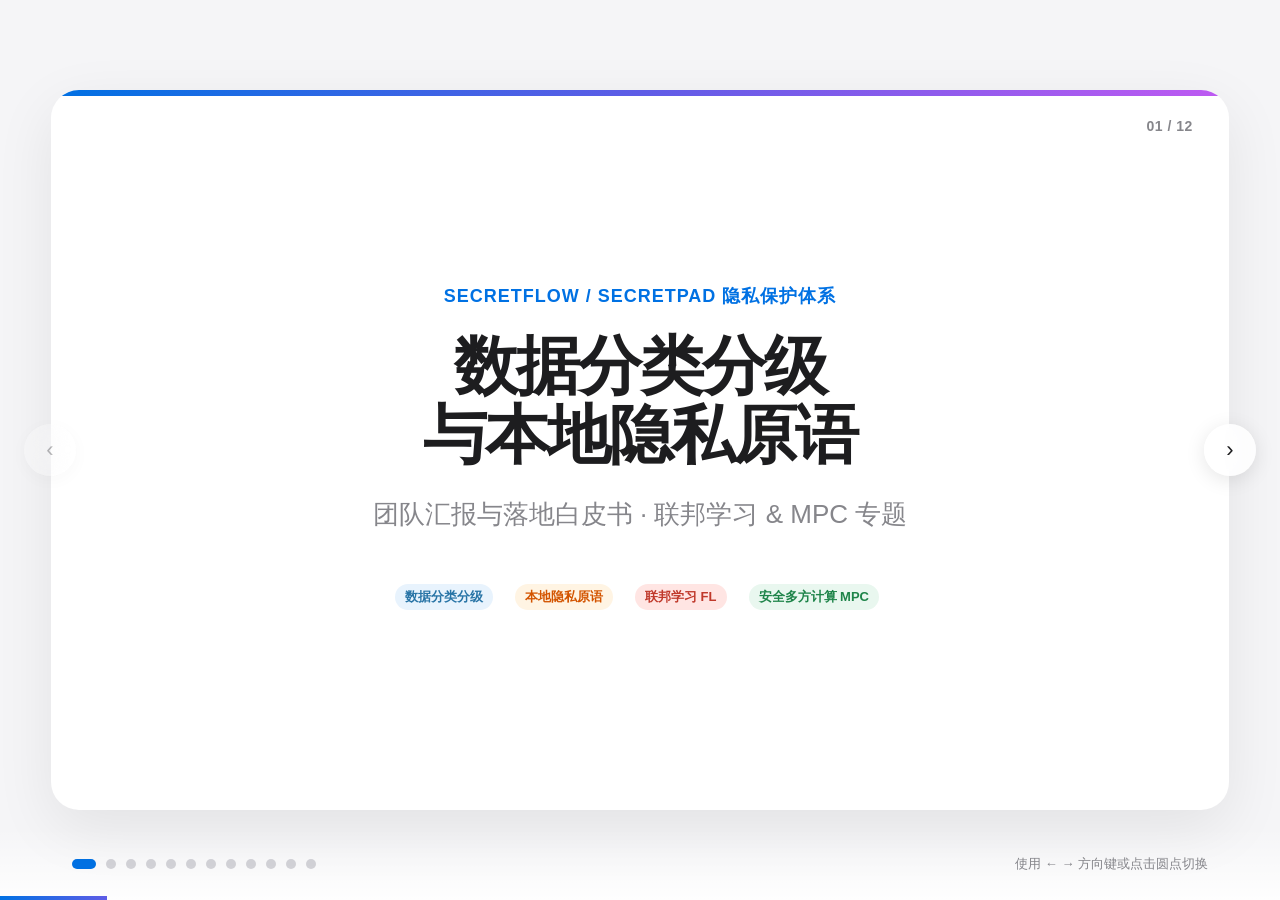
==== docs/数据分类分级与本地隐私原语-汇报PPT.html @ 7a26d157 "docs: add FL & MPC section to privacy whitepaper and add HTML PPT" ====
<!DOCTYPE html>
<html lang="zh-CN">
<head>
  <meta charset="UTF-8" />
  <meta name="viewport" content="width=device-width, initial-scale=1.0" />
  <title>数据分类分级与本地隐私原语 — 团队汇报</title>
  <style>
    :root {
      --bg: #f5f5f7;
      --card: #ffffff;
      --text: #1d1d1f;
      --text-secondary: #86868b;
      --accent: #0071e3;
      --accent-soft: #e8f3fd;
      --purple: #5e5ce6;
      --pink: #bf5af2;
      --success: #34c759;
      --warning: #ff9500;
      --danger: #ff3b30;
      --shadow: 0 18px 60px rgba(0, 0, 0, 0.08);
      --radius: 28px;
    }

    * {
      box-sizing: border-box;
      margin: 0;
      padding: 0;
    }

    html, body {
      height: 100%;
      font-family: -apple-system, BlinkMacSystemFont, "SF Pro Display", "Segoe UI", Roboto, "Helvetica Neue", Arial, sans-serif;
      background: var(--bg);
      color: var(--text);
      overflow: hidden;
    }

    .deck {
      width: 100vw;
      height: 100vh;
      display: flex;
      align-items: center;
      justify-content: center;
      position: relative;
    }

    .slide {
      position: absolute;
      width: min(1200px, 92vw);
      height: min(720px, 80vh);
      background: var(--card);
      border-radius: var(--radius);
      box-shadow: var(--shadow);
      padding: 64px 72px;
      opacity: 0;
      transform: translateX(80px) scale(0.96);
      pointer-events: none;
      transition: all 0.55s cubic-bezier(0.22, 1, 0.36, 1);
      overflow: hidden;
      display: flex;
      flex-direction: column;
    }

    .slide.active {
      opacity: 1;
      transform: translateX(0) scale(1);
      pointer-events: auto;
      z-index: 10;
    }

    .slide.prev {
      transform: translateX(-80px) scale(0.96);
      opacity: 0;
    }

    .slide::before {
      content: "";
      position: absolute;
      top: 0;
      left: 0;
      right: 0;
      height: 6px;
      background: linear-gradient(90deg, var(--accent), var(--purple), var(--pink));
    }

    .slide-number {
      position: absolute;
      top: 28px;
      right: 36px;
      font-size: 14px;
      font-weight: 600;
      color: var(--text-secondary);
      letter-spacing: 0.5px;
    }

    h1 {
      font-size: 64px;
      font-weight: 800;
      letter-spacing: -2px;
      line-height: 1.08;
      margin-bottom: 24px;
    }

    h2 {
      font-size: 42px;
      font-weight: 700;
      letter-spacing: -1px;
      margin-bottom: 36px;
      line-height: 1.15;
    }

    h3 {
      font-size: 22px;
      font-weight: 600;
      margin-bottom: 12px;
    }

    p, li {
      font-size: 20px;
      line-height: 1.6;
      color: var(--text);
    }

    p.subtitle {
      font-size: 26px;
      color: var(--text-secondary);
      font-weight: 400;
    }

    .grid-2 {
      display: grid;
      grid-template-columns: repeat(2, 1fr);
      gap: 32px;
      flex: 1;
    }

    .grid-3 {
      display: grid;
      grid-template-columns: repeat(3, 1fr);
      gap: 24px;
      flex: 1;
    }

    .grid-4 {
      display: grid;
      grid-template-columns: repeat(4, 1fr);
      gap: 20px;
      flex: 1;
    }

    .card {
      background: #fafafc;
      border-radius: 20px;
      padding: 28px;
      display: flex;
      flex-direction: column;
      justify-content: center;
    }

    .card.accent {
      background: var(--accent-soft);
    }

    .card-icon {
      width: 48px;
      height: 48px;
      border-radius: 14px;
      display: flex;
      align-items: center;
      justify-content: center;
      font-size: 24px;
      margin-bottom: 16px;
      background: linear-gradient(135deg, var(--accent), var(--purple));
      color: white;
    }

    .card h3 {
      font-size: 20px;
      margin-bottom: 8px;
    }

    .card p, .card li {
      font-size: 16px;
      color: var(--text-secondary);
      line-height: 1.55;
    }

    ul.clean {
      list-style: none;
    }

    ul.clean li {
      position: relative;
      padding-left: 28px;
      margin-bottom: 12px;
    }

    ul.clean li::before {
      content: "•";
      position: absolute;
      left: 0;
      color: var(--accent);
      font-weight: 700;
      font-size: 24px;
      line-height: 1;
    }

    table {
      width: 100%;
      border-collapse: collapse;
      font-size: 15px;
      margin-top: 8px;
    }

    th, td {
      padding: 14px 16px;
      text-align: left;
      border-bottom: 1px solid #e8e8ed;
    }

    th {
      font-weight: 600;
      color: var(--text-secondary);
      font-size: 14px;
      text-transform: uppercase;
      letter-spacing: 0.5px;
    }

    td {
      color: var(--text);
    }

    tr:last-child td {
      border-bottom: none;
    }

    .tag {
      display: inline-block;
      padding: 4px 10px;
      border-radius: 100px;
      font-size: 13px;
      font-weight: 600;
      margin-right: 6px;
      margin-bottom: 6px;
    }

    .tag.l5 { background: #ffe5e3; color: #c0392b; }
    .tag.l4 { background: #fff4e3; color: #d35400; }
    .tag.l3 { background: #e8f3fd; color: #2874a6; }
    .tag.l2 { background: #e9f7ef; color: #1e8449; }
    .tag.l1 { background: #f2f2f7; color: #555; }

    .arrow-flow {
      display: flex;
      align-items: center;
      gap: 12px;
      flex-wrap: wrap;
      margin: 24px 0;
    }

    .flow-box {
      background: linear-gradient(135deg, var(--accent), var(--purple));
      color: white;
      padding: 14px 20px;
      border-radius: 14px;
      font-weight: 600;
      font-size: 15px;
      white-space: nowrap;
    }

    .flow-arrow {
      font-size: 24px;
      color: var(--text-secondary);
    }

    .big-number {
      font-size: 72px;
      font-weight: 800;
      background: linear-gradient(120deg, var(--accent), var(--purple));
      -webkit-background-clip: text;
      background-clip: text;
      -webkit-text-fill-color: transparent;
      line-height: 1;
      margin-bottom: 8px;
    }

    .footer-bar {
      position: absolute;
      bottom: 0;
      left: 0;
      right: 0;
      height: 72px;
      display: flex;
      align-items: center;
      justify-content: space-between;
      padding: 0 72px;
      background: linear-gradient(180deg, transparent, rgba(255,255,255,0.9));
    }

    .progress {
      position: absolute;
      bottom: 0;
      left: 0;
      height: 4px;
      background: linear-gradient(90deg, var(--accent), var(--purple));
      transition: width 0.4s ease;
    }

    .nav-btn {
      position: absolute;
      top: 50%;
      transform: translateY(-50%);
      width: 52px;
      height: 52px;
      border-radius: 50%;
      border: none;
      background: rgba(255, 255, 255, 0.85);
      backdrop-filter: blur(12px);
      box-shadow: 0 4px 20px rgba(0,0,0,0.1);
      cursor: pointer;
      font-size: 22px;
      color: var(--text);
      display: flex;
      align-items: center;
      justify-content: center;
      transition: all 0.2s;
      z-index: 20;
    }

    .nav-btn:hover {
      background: white;
      transform: translateY(-50%) scale(1.08);
    }

    .nav-btn.prev-btn { left: 24px; }
    .nav-btn.next-btn { right: 24px; }

    .dots {
      display: flex;
      gap: 10px;
    }

    .dot {
      width: 10px;
      height: 10px;
      border-radius: 50%;
      background: #d2d2d7;
      cursor: pointer;
      transition: all 0.2s;
    }

    .dot.active {
      background: var(--accent);
      width: 24px;
      border-radius: 5px;
    }

    .center {
      display: flex;
      flex-direction: column;
      align-items: center;
      justify-content: center;
      text-align: center;
      flex: 1;
    }

    .gradient-text {
      background: linear-gradient(120deg, var(--accent), var(--purple), var(--pink));
      -webkit-background-clip: text;
      background-clip: text;
      -webkit-text-fill-color: transparent;
    }

    code {
      font-family: "SF Mono", Consolas, Monaco, monospace;
      background: #f2f2f7;
      padding: 2px 8px;
      border-radius: 6px;
      font-size: 0.85em;
    }

    .small-text {
      font-size: 15px;
      color: var(--text-secondary);
    }

    @media (max-width: 900px) {
      .slide { padding: 40px 32px; }
      h1 { font-size: 42px; }
      h2 { font-size: 30px; }
      .grid-2, .grid-3, .grid-4 { grid-template-columns: 1fr; }
      table { font-size: 13px; }
      th, td { padding: 10px 12px; }
    }
  </style>
</head>
<body>

<div class="deck" id="deck">

  <!-- Slide 1: Title -->
  <section class="slide active">
    <div class="center">
      <div style="font-size: 18px; font-weight: 600; color: var(--accent); letter-spacing: 1px; margin-bottom: 24px;">SECRETFLOW / SECRETPAD 隐私保护体系</div>
      <h1>数据分类分级<br/>与本地隐私原语</h1>
      <p class="subtitle">团队汇报与落地白皮书 · 联邦学习 & MPC 专题</p>
      <div style="margin-top: 48px; display: flex; gap: 16px; justify-content: center;">
        <span class="tag l3">数据分类分级</span>
        <span class="tag l4">本地隐私原语</span>
        <span class="tag l5">联邦学习 FL</span>
        <span class="tag l2">安全多方计算 MPC</span>
      </div>
    </div>
    <div class="slide-number">01 / 12</div>
  </section>

  <!-- Slide 2: Agenda -->
  <section class="slide">
    <h2>汇报议程</h2>
    <div class="grid-2" style="align-items: stretch;">
      <div class="card">
        <div class="card-icon">01</div>
        <h3>问题与价值</h3>
        <p>为什么必须做分类分级与本地隐私保护？数据“黑箱”带来的合规与业务风险。</p>
      </div>
      <div class="card">
        <div class="card-icon">02</div>
        <h3>能力建设</h3>
        <p>分类分级是“眼睛”，本地隐私原语是“手”，FL/MPC 是“协同计算中的防护盾”。</p>
      </div>
      <div class="card">
        <div class="card-icon">03</div>
        <h3>系统架构与交付</h3>
        <p>双模执行、参数治理、多语言多格式 SDK / Agent / REST / gRPC。</p>
      </div>
      <div class="card">
        <div class="card-icon">04</div>
        <h3>落地路线与协同</h3>
        <p>P0 ~ P4 四阶段里程碑、团队分工、主要风险与应对。</p>
      </div>
    </div>
    <div class="slide-number">02 / 12</div>
  </section>

  <!-- Slide 3: Pain points -->
  <section class="slide">
    <h2>现实痛点：数据“黑箱”与保护脱节</h2>
    <table>
      <thead>
        <tr>
          <th style="width: 22%;">痛点</th>
          <th style="width: 42%;">具体表现</th>
          <th style="width: 36%;">后果</th>
        </tr>
      </thead>
      <tbody>
        <tr>
          <td><strong>数据“黑箱”</strong></td>
          <td>平台不知道接入数据里有没有身份证号、基因序列、HIV 诊断</td>
          <td>高敏感数据可能以明文形式参与计算或导出</td>
        </tr>
        <tr>
          <td><strong>策略与计算脱节</strong></td>
          <td>安全策略写在文档里，实际执行靠人工判断</td>
          <td>误用、漏用保护算法，合规风险高</td>
        </tr>
        <tr>
          <td><strong>使用门槛高</strong></td>
          <td>DP 的 ε、K-匿名的 K、脱敏规则对业务开发不透明</td>
          <td>业务系统不敢用、不会用、乱用</td>
        </tr>
        <tr>
          <td><strong>接入方式单一</strong></td>
          <td>只有批量 DAG 组件，没有本地实时能力</td>
          <td>无法覆盖 API 脱敏、医生工作站、大模型网关</td>
        </tr>
        <tr>
          <td><strong>参数无法治理</strong></td>
          <td>参数散落在代码、配置文件、UI 面板中</td>
          <td>无法审计、无法版本化、无法自动推荐</td>
        </tr>
      </tbody>
    </table>
    <div class="slide-number">03 / 12</div>
  </section>

  <!-- Slide 4: Value positioning -->
  <section class="slide">
    <h2>价值定位：看见敏感 + 自动保护</h2>
    <div class="arrow-flow" style="justify-content: center; margin-top: 20px;">
      <div class="flow-box">数据接入</div>
      <span class="flow-arrow">→</span>
      <div class="flow-box">分类分级</div>
      <span class="flow-arrow">→</span>
      <div class="flow-box">策略匹配</div>
      <span class="flow-arrow">→</span>
      <div class="flow-box">隐私原语执行</div>
      <span class="flow-arrow">→</span>
      <div class="flow-box">审计 + 预算台账</div>
    </div>
    <div class="grid-3" style="margin-top: 12px;">
      <div class="card accent">
        <div class="card-icon">👁</div>
        <h3>识别</h3>
        <p>自动判断字段、记录、整表的敏感等级（L1 ~ L5），输出可被下游消费的策略标签。</p>
      </div>
      <div class="card accent">
        <div class="card-icon">🛡</div>
        <h3>保护</h3>
        <p>脱敏、K-匿名、差分隐私、查询混淆四类原语，支持批量组件与本地 SDK。</p>
      </div>
      <div class="card accent">
        <div class="card-icon">🔒</div>
        <h3>协同</h3>
        <p>FL / MPC 让跨机构计算在数据不可见的前提下完成，补全“识别 → 决策 → 执行 → 审计”闭环。</p>
      </div>
    </div>
    <div class="slide-number">04 / 12</div>
  </section>

  <!-- Slide 5: Classification -->
  <section class="slide">
    <h2>数据分类分级：给数据贴“安全标签”</h2>
    <div class="grid-2">
      <div>
        <h3 style="margin-bottom: 18px;">五级敏感标准</h3>
        <div style="display: flex; flex-direction: column; gap: 10px;">
          <div class="card" style="flex-direction: row; align-items: center; gap: 16px; padding: 18px 22px;">
            <span class="tag l5">L5 极高风险</span>
            <span class="small-text">基因序列、罕见病原始样本 → 强制入 TEE</span>
          </div>
          <div class="card" style="flex-direction: row; align-items: center; gap: 16px; padding: 18px 22px;">
            <span class="tag l4">L4 高风险</span>
            <span class="small-text">HIV / 精神病 / 癌症完整病历 → MPC / FL</span>
          </div>
          <div class="card" style="flex-direction: row; align-items: center; gap: 16px; padding: 18px 22px;">
            <span class="tag l3">L3 中风险</span>
            <span class="small-text">身份证号、手机号、诊疗记录 → DP / K-匿名 / 脱敏</span>
          </div>
          <div class="card" style="flex-direction: row; align-items: center; gap: 16px; padding: 18px 22px;">
            <span class="tag l2">L2 低风险</span>
            <span class="small-text">去标识化统计级数据 → 联盟内受限共享</span>
          </div>
          <div class="card" style="flex-direction: row; align-items: center; gap: 16px; padding: 18px 22px;">
            <span class="tag l1">L1 公开级</span>
            <span class="small-text">医院公开运营数据 → 公开发布</span>
          </div>
        </div>
      </div>
      <div>
        <h3 style="margin-bottom: 18px;">三层漏斗式检测引擎</h3>
        <div class="card" style="margin-bottom: 16px;">
          <strong>第一层 · Rule Engine</strong>
          <p class="small-text">RE2 正则 + FST 字典，微秒级，100% 召回目标</p>
        </div>
        <div class="card" style="margin-bottom: 16px;">
          <strong>第二层 · Small-NER</strong>
          <p class="small-text">ONNX 轻量模型，毫秒级，医疗命名实体识别</p>
        </div>
        <div class="card">
          <strong>第三层 · LLM Classifier</strong>
          <p class="small-text">医疗垂类大模型，秒级，旁路异步复核</p>
        </div>
      </div>
    </div>
    <div class="slide-number">05 / 12</div>
  </section>

  <!-- Slide 6: Local privacy primitives -->
  <section class="slide">
    <h2>本地隐私保护原语：四类“保护动作”</h2>
    <div class="grid-4">
      <div class="card">
        <div class="card-icon">🎭</div>
        <h3>脱敏 Masking</h3>
        <p>直接隐藏或变换敏感字段</p>
        <code style="margin-top: 12px;">身份证 → 110***********1234</code>
      </div>
      <div class="card">
        <div class="card-icon">👥</div>
        <h3>K-匿名</h3>
        <p>让任意一条记录无法被唯一识别</p>
        <code style="margin-top: 12px;">年龄 28 → [20-30]</code>
      </div>
      <div class="card">
        <div class="card-icon">📊</div>
        <h3>差分隐私 DP</h3>
        <p>统计结果中加入可控噪声</p>
        <code style="margin-top: 12px;">COUNT 1000 → 1000.3</code>
      </div>
      <div class="card">
        <div class="card-icon">🌫</div>
        <h3>查询混淆 QOL</h3>
        <p>隐藏真实查询意图</p>
        <code style="margin-top: 12px;">真实查询 + 3 条 dummy</code>
      </div>
    </div>
    <div class="card" style="margin-top: 24px; flex-direction: row; align-items: center; gap: 24px;">
      <div class="big-number">4</div>
      <div>
        <h3>双模执行</h3>
        <p class="small-text">批量模式跑在 DataMesh / Kuscia 处理整表；本地模式作为 Java / Go / Python SDK 或 REST / gRPC 服务处理单条 / 小批量数据。</p>
      </div>
    </div>
    <div class="slide-number">06 / 12</div>
  </section>

  <!-- Slide 7: FL & MPC (new section) -->
  <section class="slide">
    <h2>联邦学习 & 安全多方计算</h2>
    <p class="subtitle" style="margin-top: -24px; margin-bottom: 28px;">把“数据可用不可见”从单点保护扩展到多方协同</p>
    <div class="grid-2">
      <div class="card">
        <h3>联邦学习 FL</h3>
        <p class="small-text" style="margin-bottom: 14px;">数据留在本地，只交换模型参数或梯度。</p>
        <table>
          <tr><th></th><th>横向联邦 HFL</th><th>纵向联邦 VFL</th></tr>
          <tr><td>数据分布</td><td>特征相同，样本不同</td><td>样本重叠，特征互补</td></tr>
          <tr><td>关键组件</td><td>FedAvg、安全聚合</td><td>PSI、Split Learning、SPU</td></tr>
          <tr><td>主要风险</td><td>梯度泄露</td><td>对齐泄露、特征推断</td></tr>
        </table>
      </div>
      <div class="card">
        <h3>安全多方计算 MPC</h3>
        <p class="small-text" style="margin-bottom: 14px;">计算过程中任何一方都看不到其他方原始输入。</p>
        <table>
          <tr><th>协议</th><th>核心思想</th><th>对应</th></tr>
          <tr><td>秘密分享</td><td>数据拆分，单方无意义</td><td>SPU</td></tr>
          <tr><td>混淆电路</td><td>加密布尔电路计算</td><td>SPU / ABY3</td></tr>
          <tr><td>同态加密</td><td>密文上直接运算</td><td>HEU</td></tr>
          <tr><td>隐私求交</td><td>找 ID 交集不泄露非交集</td><td><code>data_prep/psi</code></td></tr>
        </table>
      </div>
    </div>
    <div class="slide-number">07 / 12</div>
  </section>

  <!-- Slide 8: Routing strategy -->
  <section class="slide">
    <h2>L1~L5 协同路由策略</h2>
    <table>
      <thead>
        <tr>
          <th style="width: 16%;">数据等级</th>
          <th style="width: 38%;">协同计算策略</th>
          <th style="width: 46%;">本地保护动作</th>
        </tr>
      </thead>
      <tbody>
        <tr>
          <td><span class="tag l5">L5</span></td>
          <td>原则上禁止进入 FL/MPC 明文计算；必须入 TEE 或硬件隔离</td>
          <td>禁止出域、端到端加密</td>
        </tr>
        <tr>
          <td><span class="tag l4">L4</span></td>
          <td>进入 MPC / VFL，数据可用不可见；输出侧加 DP</td>
          <td>DP（ε≤0.1）、严格审计</td>
        </tr>
        <tr>
          <td><span class="tag l3">L3</span></td>
          <td>可进入 FL / MPC，但需先本地脱敏或 K-匿名</td>
          <td>K-匿名（k≥5）、脱敏、DP（ε≤1.0）</td>
        </tr>
        <tr>
          <td><span class="tag l2">L2</span></td>
          <td>可在联盟内 FL / MPC 共享</td>
          <td>轻量脱敏、受限查询</td>
        </tr>
        <tr>
          <td><span class="tag l1">L1</span></td>
          <td>无需 FL/MPC，直接公开</td>
          <td>无</td>
        </tr>
      </tbody>
    </table>
    <div class="card" style="margin-top: 24px;">
      <p class="small-text"><strong>端到端示例：</strong>医院 A 表经分类分级识别 L5 字段 → L5 剥离/入 TEE，L4 进入 MPC 统计，L3 先脱敏 → PSI 对齐共同患者 → MPC 聚合 → 输出侧 DP 加噪 + 脱敏 → L2 结果出域。</p>
    </div>
    <div class="slide-number">08 / 12</div>
  </section>

  <!-- Slide 9: Architecture -->
  <section class="slide">
    <h2>系统架构：双模执行 + 统一治理</h2>
    <div class="grid-2" style="gap: 40px;">
      <div class="card">
        <h3>批量模式</h3>
        <ul class="clean">
          <li>SecretPad DAG 画布拖拽组件</li>
          <li>SecretFlow Component 在 PYU / SPU / HEU 执行</li>
          <li>DataMesh / Kuscia 负责任务调度与数据授权</li>
        </ul>
      </div>
      <div class="card">
        <h3>本地模式</h3>
        <ul class="clean">
          <li>Java / Go / Python 本地 SDK 进程内调用</li>
          <li>REST / gRPC 本地 Agent 多语言接入</li>
          <li>CLI 工具用于调试与预览</li>
        </ul>
      </div>
    </div>
    <div class="card" style="margin-top: 28px;">
      <h3>参数治理优先级</h3>
      <div class="arrow-flow" style="margin: 0;">
        <div class="flow-box" style="padding: 10px 16px; font-size: 13px;">请求参数</div>
        <span class="flow-arrow" style="font-size: 18px;">→</span>
        <div class="flow-box" style="padding: 10px 16px; font-size: 13px;">上下文覆盖</div>
        <span class="flow-arrow" style="font-size: 18px;">→</span>
        <div class="flow-box" style="padding: 10px 16px; font-size: 13px;">项目 Profile</div>
        <span class="flow-arrow" style="font-size: 18px;">→</span>
        <div class="flow-box" style="padding: 10px 16px; font-size: 13px;">预置模板</div>
        <span class="flow-arrow" style="font-size: 18px;">→</span>
        <div class="flow-box" style="padding: 10px 16px; font-size: 13px;">算法默认值</div>
      </div>
    </div>
    <div class="slide-number">09 / 12</div>
  </section>

  <!-- Slide 10: Product & Delivery -->
  <section class="slide">
    <h2>产品需求与交付形态</h2>
    <div class="grid-3">
      <div class="card">
        <div class="card-icon">🧩</div>
        <h3>批量 DAG</h3>
        <p>四类原语组件、隐私证明展示、隐私预算管理、输入输出绑定 Data Catalog。</p>
      </div>
      <div class="card">
        <div class="card-icon">📦</div>
        <h3>本地 SDK / Agent</h3>
        <p>Python / Java / Go SDK + REST / gRPC Agent + CLI，覆盖实时查询、医生工作站、大模型网关。</p>
      </div>
      <div class="card">
        <div class="card-icon">⚙️</div>
        <h3>参数治理</h3>
        <p>模板中心、项目 Profile、自动推荐、手动覆盖、强制策略、版本审计、隐私预算台账。</p>
      </div>
    </div>
    <div class="grid-4" style="margin-top: 24px;">
      <div class="card" style="text-align: center;">
        <div class="big-number" style="font-size: 48px;">P0</div>
        <p class="small-text">抽象 + Python 本地 SDK（脱敏、K-匿名）</p>
      </div>
      <div class="card" style="text-align: center;">
        <div class="big-number" style="font-size: 48px;">P1</div>
        <p class="small-text">DP 本地函数 + REST Agent</p>
      </div>
      <div class="card" style="text-align: center;">
        <div class="big-number" style="font-size: 48px;">P2</div>
        <p class="small-text">批量组件接入 SecretPad DAG</p>
      </div>
      <div class="card" style="text-align: center;">
        <div class="big-number" style="font-size: 48px;">P3~P4</div>
        <p class="small-text">QOL + 预算台账 + Java/Go SDK + gRPC</p>
      </div>
    </div>
    <div class="slide-number">10 / 12</div>
  </section>

  <!-- Slide 11: Team & Risks -->
  <section class="slide">
    <h2>团队协同与主要风险</h2>
    <div class="grid-2">
      <div>
        <h3 style="margin-bottom: 18px;">AI-Native 人机分工</h3>
        <div class="card" style="margin-bottom: 16px;">
          <strong>人类架构师 · 10-15h/周</strong>
          <p class="small-text">医疗规则校准、策略路由设计、Prompt 场景审核、Code Review</p>
        </div>
        <div class="card">
          <strong>AI Code Agent · 40-50h/周</strong>
          <p class="small-text">代码生成（规则引擎、Catalog、Scanner、NER 封装、LLM 客户端、测试、部署脚本）、文档生成</p>
        </div>
      </div>
      <div>
        <h3 style="margin-bottom: 18px;">主要风险与应对</h3>
        <table>
          <tr><th>风险</th><th>概率</th><th>应对</th></tr>
          <tr><td>Small-NER 延迟 > 50ms</td><td>中</td><td>INT8 量化或降级为 Rule + LLM</td></tr>
          <tr><td>LLM JSON 输出不稳定</td><td>中</td><td>vLLM Guided Decoding + Pydantic 后处理</td></tr>
          <tr><td>多语言 SDK 实现不一致</td><td>中</td><td>核心算法 Python 实现，建立一致性测试集</td></tr>
          <tr><td>标签同步延迟 > 5s</td><td>低</td><td>Gateway 缓存保守策略，Catalog 异步更新</td></tr>
        </table>
      </div>
    </div>
    <div class="slide-number">11 / 12</div>
  </section>

  <!-- Slide 12: Summary -->
  <section class="slide">
    <div class="center">
      <h2 class="gradient-text">总结</h2>
      <p style="font-size: 26px; max-width: 900px; margin: 32px 0;">
        本项目不是单纯增加几个算法，而是构建一套<br/>
        <strong>“识别 → 决策 → 执行 → 审计”</strong> 的隐私保护闭环。
      </p>
      <div class="grid-2" style="max-width: 900px; text-align: left;">
        <div class="card">
          <h3>分类分级让平台“看得见”</h3>
          <p class="small-text">自动识别 L1~L5 敏感等级，输出可消费的 SecurityTag。</p>
        </div>
        <div class="card">
          <h3>本地隐私原语让平台“管得住”</h3>
          <p class="small-text">脱敏、K-匿名、DP、QOL 覆盖单点与批量场景。</p>
        </div>
        <div class="card">
          <h3>FL / MPC 让协同计算“不可见”</h3>
          <p class="small-text">跨机构联合建模与统计，原始数据始终不出域。</p>
        </div>
        <div class="card">
          <h3>参数治理与审计让风险“可追溯”</h3>
          <p class="small-text">模板、Profile、预算台账、审计日志四位一体。</p>
        </div>
      </div>
    </div>
    <div class="slide-number">12 / 12</div>
  </section>

  <!-- Navigation -->
  <button class="nav-btn prev-btn" id="prevBtn" aria-label="上一页">‹</button>
  <button class="nav-btn next-btn" id="nextBtn" aria-label="下一页">›</button>

  <div class="footer-bar">
    <div class="dots" id="dots"></div>
    <div style="font-size: 13px; color: var(--text-secondary);">使用 ← → 方向键或点击圆点切换</div>
  </div>
  <div class="progress" id="progress"></div>
</div>

<script>
  const slides = document.querySelectorAll('.slide');
  const dotsContainer = document.getElementById('dots');
  const progress = document.getElementById('progress');
  const prevBtn = document.getElementById('prevBtn');
  const nextBtn = document.getElementById('nextBtn');
  let current = 0;
  const total = slides.length;

  function createDots() {
    slides.forEach((_, i) => {
      const dot = document.createElement('span');
      dot.className = 'dot' + (i === 0 ? ' active' : '');
      dot.addEventListener('click', () => goTo(i));
      dotsContainer.appendChild(dot);
    });
  }

  function update() {
    slides.forEach((slide, i) => {
      slide.classList.remove('active', 'prev');
      if (i === current) {
        slide.classList.add('active');
      } else if (i < current) {
        slide.classList.add('prev');
      }
    });

    const dots = document.querySelectorAll('.dot');
    dots.forEach((dot, i) => {
      dot.classList.toggle('active', i === current);
    });

    progress.style.width = ((current + 1) / total * 100) + '%';
    prevBtn.style.opacity = current === 0 ? '0.3' : '1';
    nextBtn.style.opacity = current === total - 1 ? '0.3' : '1';
  }

  function goTo(index) {
    if (index < 0 || index >= total) return;
    current = index;
    update();
  }

  function next() { goTo(current + 1); }
  function prev() { goTo(current - 1); }

  prevBtn.addEventListener('click', prev);
  nextBtn.addEventListener('click', next);

  document.addEventListener('keydown', (e) => {
    if (e.key === 'ArrowRight' || e.key === ' ') next();
    if (e.key === 'ArrowLeft') prev();
  });

  createDots();
  update();
</script>

</body>
</html>
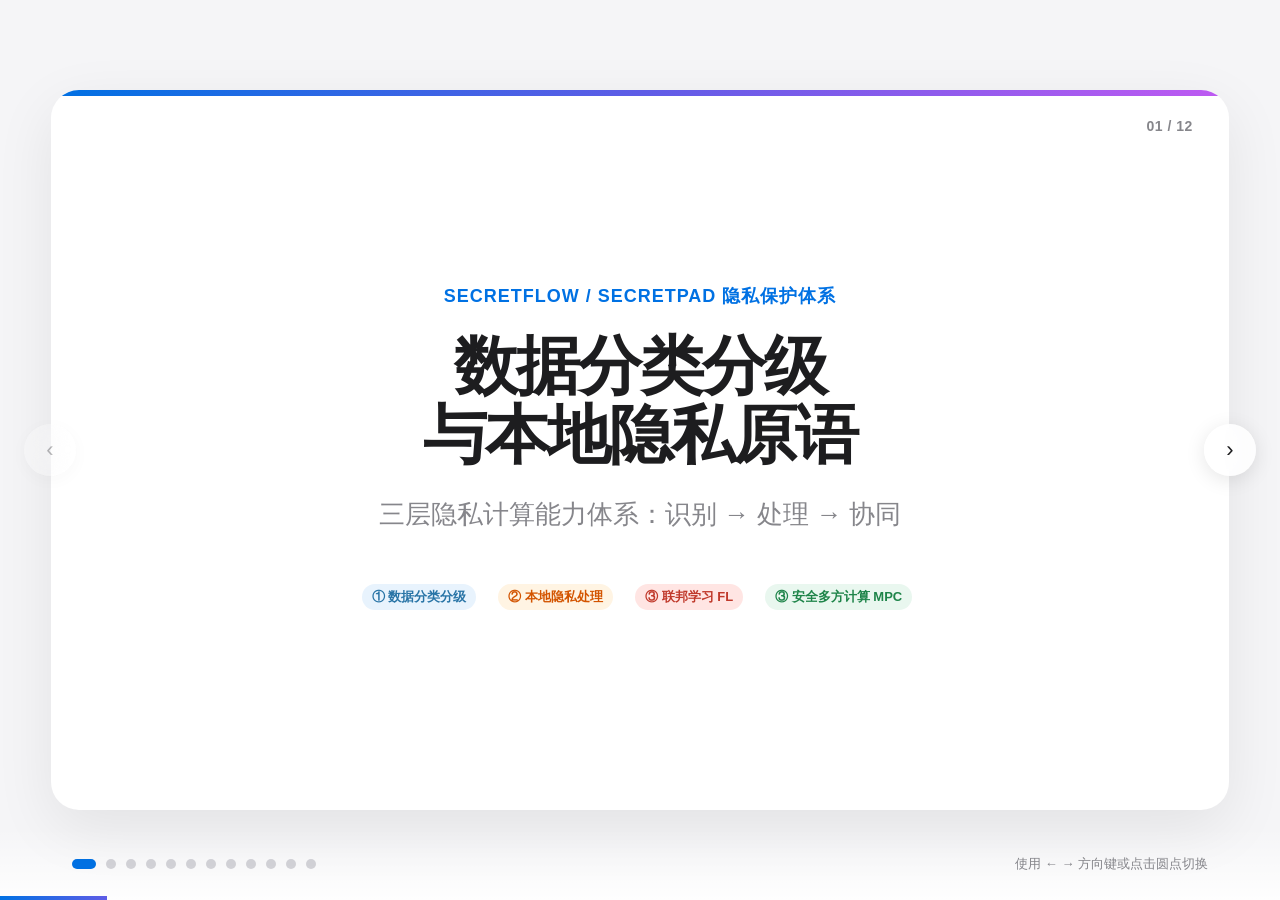
==== commit b3242082: "docs: reorganize privacy whitepaper around classification → local privacy → FL/MPC pipeline and add " ====
--- a/docs/数据分类分级与本地隐私原语-汇报PPT.html
+++ b/docs/数据分类分级与本地隐私原语-汇报PPT.html
@@ -403,12 +403,12 @@
     <div class="center">
       <div style="font-size: 18px; font-weight: 600; color: var(--accent); letter-spacing: 1px; margin-bottom: 24px;">SECRETFLOW / SECRETPAD 隐私保护体系</div>
       <h1>数据分类分级<br/>与本地隐私原语</h1>
-      <p class="subtitle">团队汇报与落地白皮书 · 联邦学习 & MPC 专题</p>
+      <p class="subtitle">三层隐私计算能力体系：识别 → 处理 → 协同</p>
       <div style="margin-top: 48px; display: flex; gap: 16px; justify-content: center;">
-        <span class="tag l3">数据分类分级</span>
-        <span class="tag l4">本地隐私原语</span>
-        <span class="tag l5">联邦学习 FL</span>
-        <span class="tag l2">安全多方计算 MPC</span>
+        <span class="tag l3">① 数据分类分级</span>
+        <span class="tag l4">② 本地隐私处理</span>
+        <span class="tag l5">③ 联邦学习 FL</span>
+        <span class="tag l2">③ 安全多方计算 MPC</span>
       </div>
     </div>
     <div class="slide-number">01 / 12</div>
@@ -425,8 +425,8 @@
       </div>
       <div class="card">
         <div class="card-icon">02</div>
-        <h3>能力建设</h3>
-        <p>分类分级是“眼睛”，本地隐私原语是“手”，FL/MPC 是“协同计算中的防护盾”。</p>
+        <h3>三层能力体系</h3>
+        <p>分类分级是“眼睛”，本地隐私处理是“手”，FL/MPC 是“协同计算中的防护盾”。</p>
       </div>
       <div class="card">
         <div class="card-icon">03</div>
@@ -486,33 +486,33 @@
 
   <!-- Slide 4: Value positioning -->
   <section class="slide">
-    <h2>价值定位：看见敏感 + 自动保护</h2>
+    <h2>价值定位：看见 → 处理 → 协同</h2>
     <div class="arrow-flow" style="justify-content: center; margin-top: 20px;">
       <div class="flow-box">数据接入</div>
       <span class="flow-arrow">→</span>
       <div class="flow-box">分类分级</div>
       <span class="flow-arrow">→</span>
-      <div class="flow-box">策略匹配</div>
+      <div class="flow-box">本地隐私处理</div>
       <span class="flow-arrow">→</span>
-      <div class="flow-box">隐私原语执行</div>
+      <div class="flow-box">联邦学习 / MPC</div>
       <span class="flow-arrow">→</span>
       <div class="flow-box">审计 + 预算台账</div>
     </div>
     <div class="grid-3" style="margin-top: 12px;">
       <div class="card accent">
         <div class="card-icon">👁</div>
-        <h3>识别</h3>
-        <p>自动判断字段、记录、整表的敏感等级（L1 ~ L5），输出可被下游消费的策略标签。</p>
+        <h3>① 识别</h3>
+        <p>自动判断字段、记录、整表、图片、手写病例的敏感等级（L1 ~ L5），输出可被下游消费的 SecurityTag。</p>
       </div>
       <div class="card accent">
         <div class="card-icon">🛡</div>
-        <h3>保护</h3>
-        <p>脱敏、K-匿名、差分隐私、查询混淆四类原语，支持批量组件与本地 SDK。</p>
+        <h3>② 处理</h3>
+        <p>脱敏、K-匿名、差分隐私、查询混淆四类原语，支持批量组件与本地 SDK，实现单点保护。</p>
       </div>
       <div class="card accent">
         <div class="card-icon">🔒</div>
-        <h3>协同</h3>
-        <p>FL / MPC 让跨机构计算在数据不可见的前提下完成，补全“识别 → 决策 → 执行 → 审计”闭环。</p>
+        <h3>③ 协同</h3>
+        <p>FL / MPC 让跨机构计算在原始数据不出域、不可见的前提下完成，补全“识别 → 处理 → 协同 → 审计”闭环。</p>
       </div>
     </div>
     <div class="slide-number">04 / 12</div>
@@ -520,7 +520,7 @@
 
   <!-- Slide 5: Classification -->
   <section class="slide">
-    <h2>数据分类分级：给数据贴“安全标签”</h2>
+    <h2>① 数据分类分级：给数据贴“安全标签”</h2>
     <div class="grid-2">
       <div>
         <h3 style="margin-bottom: 18px;">五级敏感标准</h3>
@@ -558,8 +558,8 @@
           <p class="small-text">ONNX 轻量模型，毫秒级，医疗命名实体识别</p>
         </div>
         <div class="card">
-          <strong>第三层 · LLM Classifier</strong>
-          <p class="small-text">医疗垂类大模型，秒级，旁路异步复核</p>
+          <strong>第三层 · VLM / LLM</strong>
+          <p class="small-text">本地多模态大模型 Qwen2-VL-2B，识别病例图片、手写病历、非结构化 OCR 文本，秒级旁路异步复核</p>
         </div>
       </div>
     </div>
@@ -568,7 +568,7 @@
 
   <!-- Slide 6: Local privacy primitives -->
   <section class="slide">
-    <h2>本地隐私保护原语：四类“保护动作”</h2>
+    <h2>② 本地隐私处理：四类“保护动作”</h2>
     <div class="grid-4">
       <div class="card">
         <div class="card-icon">🎭</div>
@@ -607,7 +607,7 @@
 
   <!-- Slide 7: FL & MPC (new section) -->
   <section class="slide">
-    <h2>联邦学习 & 安全多方计算</h2>
+    <h2>③ 联邦学习 & 安全多方计算</h2>
     <p class="subtitle" style="margin-top: -24px; margin-bottom: 28px;">把“数据可用不可见”从单点保护扩展到多方协同</p>
     <div class="grid-2">
       <div class="card">
@@ -794,20 +794,20 @@
       <h2 class="gradient-text">总结</h2>
       <p style="font-size: 26px; max-width: 900px; margin: 32px 0;">
         本项目不是单纯增加几个算法，而是构建一套<br/>
-        <strong>“识别 → 决策 → 执行 → 审计”</strong> 的隐私保护闭环。
+        <strong>“识别 → 处理 → 协同 → 审计”</strong> 的完整隐私计算平台体系。
       </p>
       <div class="grid-2" style="max-width: 900px; text-align: left;">
         <div class="card">
-          <h3>分类分级让平台“看得见”</h3>
-          <p class="small-text">自动识别 L1~L5 敏感等级，输出可消费的 SecurityTag。</p>
+          <h3>① 分类分级让平台“看得见”</h3>
+          <p class="small-text">自动识别结构化字段、文本、图片、手写病历的 L1~L5 敏感等级，输出可消费的 SecurityTag。</p>
         </div>
         <div class="card">
-          <h3>本地隐私原语让平台“管得住”</h3>
-          <p class="small-text">脱敏、K-匿名、DP、QOL 覆盖单点与批量场景。</p>
+          <h3>② 本地隐私处理让平台“管得住”</h3>
+          <p class="small-text">脱敏、K-匿名、DP、QOL 四类原语，覆盖单点与批量场景。</p>
         </div>
         <div class="card">
-          <h3>FL / MPC 让协同计算“不可见”</h3>
-          <p class="small-text">跨机构联合建模与统计，原始数据始终不出域。</p>
+          <h3>③ FL / MPC 让协同计算“不可见”</h3>
+          <p class="small-text">跨机构联合建模与统计，原始数据始终不出域、不可见。</p>
         </div>
         <div class="card">
           <h3>参数治理与审计让风险“可追溯”</h3>
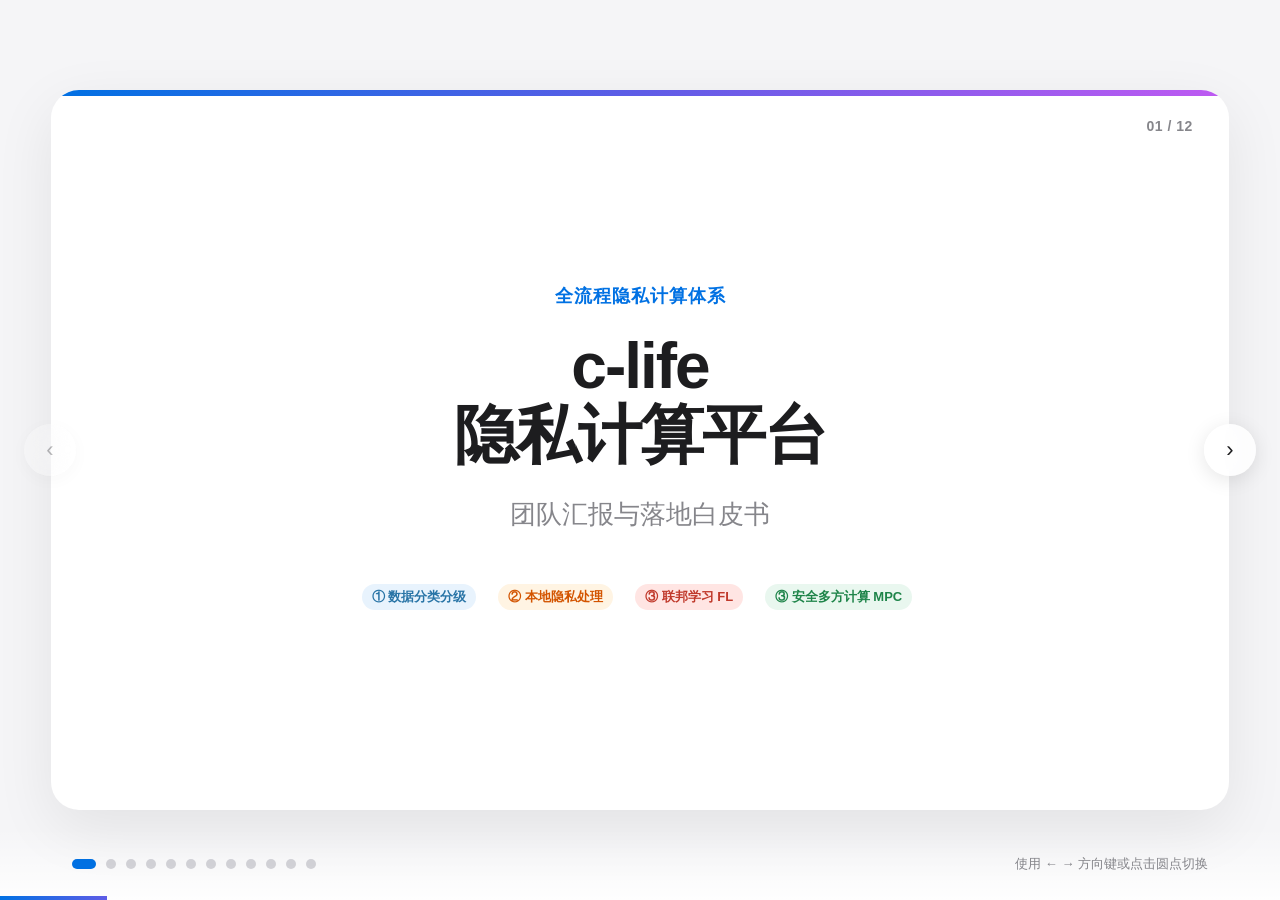
==== commit 7290d35b: "docs: update title to c-life privacy computing platform" ====
--- a/docs/数据分类分级与本地隐私原语-汇报PPT.html
+++ b/docs/数据分类分级与本地隐私原语-汇报PPT.html
@@ -3,7 +3,7 @@
 <head>
   <meta charset="UTF-8" />
   <meta name="viewport" content="width=device-width, initial-scale=1.0" />
-  <title>数据分类分级与本地隐私原语 — 团队汇报</title>
+  <title>c-life 隐私计算平台 — 团队汇报</title>
   <style>
     :root {
       --bg: #f5f5f7;
@@ -401,9 +401,9 @@
   <!-- Slide 1: Title -->
   <section class="slide active">
     <div class="center">
-      <div style="font-size: 18px; font-weight: 600; color: var(--accent); letter-spacing: 1px; margin-bottom: 24px;">SECRETFLOW / SECRETPAD 隐私保护体系</div>
-      <h1>数据分类分级<br/>与本地隐私原语</h1>
-      <p class="subtitle">三层隐私计算能力体系：识别 → 处理 → 协同</p>
+      <div style="font-size: 18px; font-weight: 600; color: var(--accent); letter-spacing: 1px; margin-bottom: 24px;">全流程隐私计算体系</div>
+      <h1>c-life<br/>隐私计算平台</h1>
+      <p class="subtitle">团队汇报与落地白皮书</p>
       <div style="margin-top: 48px; display: flex; gap: 16px; justify-content: center;">
         <span class="tag l3">① 数据分类分级</span>
         <span class="tag l4">② 本地隐私处理</span>
